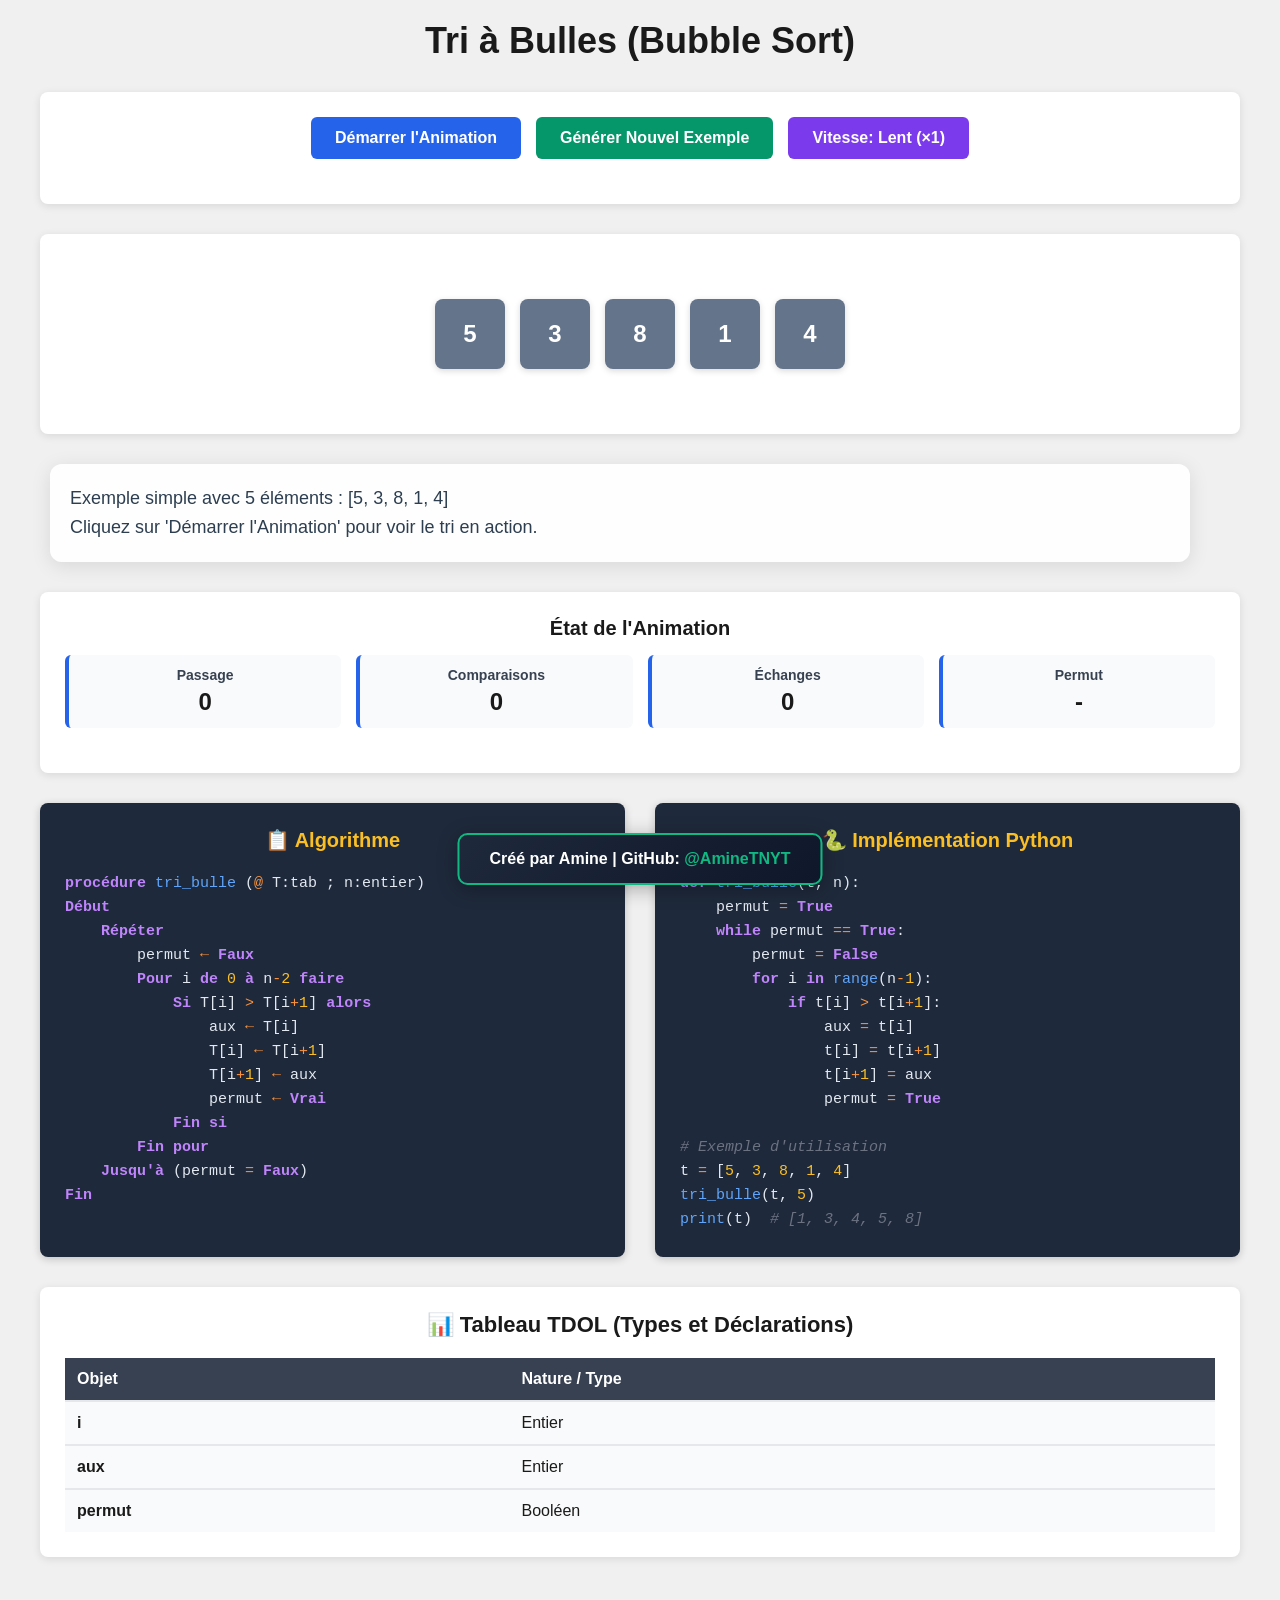
==== Bubble sort/tri bulle.html @ 259d3425 "Rename tri bulle (5).html to tri bulle.html" ====
<!DOCTYPE html>
<html lang="fr">
<head>
<meta charset="UTF-8">
<meta name="viewport" content="width=device-width, initial-scale=1.0">
<title>Tri à Bulles - Animation Éducative</title>
<style>
    * {
        margin: 0;
        padding: 0;
        box-sizing: border-box;
    }

    body {
        font-family: 'Segoe UI', Tahoma, Geneva, Verdana, sans-serif;
        background-color: #f0f0f0;
        color: #222;
        padding: 20px;
        padding-bottom: 100px;
    }

    .container {
        max-width: 1200px;
        margin: 0 auto;
    }

    h1 { 
        text-align: center;
        color: #1a1a1a;
        margin-bottom: 30px;
        font-size: 36px;
    }

    .control-panel {
        background: white;
        padding: 25px;
        border-radius: 8px;
        box-shadow: 0 2px 8px rgba(0,0,0,0.1);
        margin-bottom: 30px;
    }

    .buttons {
        display: flex;
        gap: 15px;
        flex-wrap: wrap;
        justify-content: center;
        margin-bottom: 20px;
    }

    button {
        padding: 12px 24px;
        font-size: 16px;
        font-weight: 600;
        cursor: pointer;
        border: none;
        border-radius: 6px;
        transition: all 0.3s;
        color: white;
    }

    #startBtn {
        background: #2563eb;
    }
    #startBtn:hover:not(:disabled) {
        background: #1d4ed8;
    }

    #generateBtn {
        background: #059669;
    }
    #generateBtn:hover:not(:disabled) {
        background: #047857;
    }

    #speedBtn {
        background: #7c3aed;
    }
    #speedBtn:hover:not(:disabled) {
        background: #6d28d9;
    }

    button:disabled {
        background: #9ca3af;
        cursor: not-allowed;
        opacity: 0.6;
    }

    .array-display {
        background: white;
        padding: 40px 20px;
        border-radius: 8px;
        box-shadow: 0 2px 8px rgba(0,0,0,0.1);
        margin-bottom: 30px;
        min-height: 200px;
        display: flex;
        justify-content: center;
        align-items: center;
        position: relative;
    }

    .array-container {
        display: flex;
        gap: 15px;
        align-items: flex-end;
    }

    .array-element {
        width: 70px;
        height: 70px;
        display: flex;
        align-items: center;
        justify-content: center;
        font-size: 24px;
        font-weight: bold;
        border-radius: 8px;
        transition: all 0.4s ease;
        box-shadow: 0 2px 6px rgba(0,0,0,0.15);
        color: white;
        position: relative;
    }

    .default {
        background: #64748b;
    }

    .comparing {
        background: #f59e0b;
        transform: scale(1.15);
    }

    .swapping {
        background: #ef4444;
        transform: scale(1.2);
        animation: pulse 1s infinite;
    }

    .swapped {
        background: #10b981;
        transform: scale(1.1);
    }

    .sorted {
        background: #10b981;
    }

    @keyframes pulse {
        0% { transform: scale(1.1); }
        50% { transform: scale(1.25); }
        100% { transform: scale(1.1); }
    }

    .arrow {
        position: absolute;
        top: -40px;
        left: 50%;
        transform: translateX(-50%);
        font-size: 32px;
        color: #ef4444;
        animation: bounce 1.5s infinite;
    }

    @keyframes bounce {
        0%, 100% { transform: translateX(-50%) translateY(0); }
        50% { transform: translateX(-50%) translateY(-10px); }
    }

    #steps {
        margin: 30px 10px;
        max-width: 95%;
        font-size: 18px;
        min-height: 80px;
        padding: 20px;
        background: rgba(255,255,255,0.95);
        border-radius: 12px;
        color: #2c3e50;
        box-shadow: 0 4px 20px rgba(0,0,0,0.1);
        line-height: 1.6;
    }

    .status-panel {
        background: white;
        padding: 25px;
        border-radius: 8px;
        box-shadow: 0 2px 8px rgba(0,0,0,0.1);
        margin-bottom: 30px;
    }

    .status-panel h3 {
        color: #1a1a1a;
        margin-bottom: 15px;
        font-size: 20px;
        text-align: center;
    }

    .status-info {
        display: grid;
        grid-template-columns: repeat(auto-fit, minmax(200px, 1fr));
        gap: 15px;
        margin-bottom: 20px;
    }

    .info-item {
        background: #f9fafb;
        padding: 12px;
        border-radius: 6px;
        border-left: 4px solid #2563eb;
        text-align: center;
    }

    .info-label {
        font-weight: 600;
        color: #374151;
        font-size: 14px;
    }

    .info-value {
        font-size: 24px;
        color: #1a1a1a;
        font-weight: bold;
        margin-top: 5px;
    }

    .code-section {
        display: grid;
        grid-template-columns: repeat(auto-fit, minmax(500px, 1fr));
        gap: 30px;
        margin-bottom: 30px;
    }

    .code-block {
        background: #1e293b;
        padding: 25px;
        border-radius: 8px;
        box-shadow: 0 2px 8px rgba(0,0,0,0.2);
    }

    .code-block h3 {
        color: #fbbf24;
        margin-bottom: 20px;
        font-size: 20px;
        text-align: center;
    }

    .code-block pre {
        color: #e2e8f0;
        font-family: 'Courier New', monospace;
        font-size: 15px;
        line-height: 1.6;
        overflow-x: auto;
    }

    /* Syntax highlighting colors */
    .keyword { color: #c084fc; font-weight: bold; }
    .function { color: #60a5fa; }
    .string { color: #34d399; }
    .comment { color: #6b7280; font-style: italic; }
    .number { color: #fbbf24; }
    .variable { color: #f472b6; }
    .operator { color: #fb923c; }

    .tdol-table {
        background: white;
        padding: 25px;
        border-radius: 8px;
        box-shadow: 0 2px 8px rgba(0,0,0,0.1);
        margin-bottom: 30px;
    }

    .tdol-table h3 {
        color: #1a1a1a;
        margin-bottom: 20px;
        text-align: center;
        font-size: 22px;
    }

    table {
        width: 100%;
        border-collapse: collapse;
        margin-top: 10px;
    }

    th, td {
        padding: 12px;
        text-align: left;
        border-bottom: 2px solid #e5e7eb;
    }

    th {
        background: #374151;
        color: white;
        font-weight: 600;
    }

    td {
        background: #f9fafb;
        color: #1a1a1a;
    }

    tr:last-child td {
        border-bottom: none;
    }

    .watermark {
        position: fixed;
        bottom: 15px;
        left: 50%;
        transform: translateX(-50%);
        background: linear-gradient(135deg, #1e293b 0%, #0f172a 100%);
        color: white;
        padding: 15px 30px;
        border-radius: 10px;
        font-size: 16px;
        font-weight: 600;
        z-index: 1000;
        box-shadow: 0 4px 20px rgba(0,0,0,0.3);
        border: 2px solid #10b981;
    }

    .watermark a {
        color: #10b981;
        text-decoration: none;
        font-weight: bold;
        transition: color 0.3s;
    }

    .watermark a:hover {
        color: #34d399;
        text-decoration: underline;
    }

    @media (max-width: 768px) {
        .code-section {
            grid-template-columns: 1fr;
        }
        
        .array-element {
            width: 55px;
            height: 55px;
            font-size: 20px;
        }
        
        h1 {
            font-size: 28px;
        }
        
        .watermark {
            font-size: 14px;
            padding: 12px 20px;
        }
        
        .arrow {
            top: -35px;
            font-size: 28px;
        }
    }
</style>
</head>
<body>

<div class="container">
    <h1>Tri à Bulles (Bubble Sort)</h1>

    <div class="control-panel">
        <div class="buttons">
            <button id="startBtn">Démarrer l'Animation</button>
            <button id="generateBtn">Générer Nouvel Exemple</button>
            <button id="speedBtn">Vitesse: Lent (×1)</button>
        </div>
    </div>

    <div class="array-display">
        <div class="array-container" id="arrayContainer"></div>
    </div>

    <div id="steps">Cliquez sur le bouton pour commencer l'animation.</div>

    <div class="status-panel">
        <h3>État de l'Animation</h3>
        <div class="status-info">
            <div class="info-item">
                <div class="info-label">Passage</div>
                <div class="info-value" id="passNum">0</div>
            </div>
            <div class="info-item">
                <div class="info-label">Comparaisons</div>
                <div class="info-value" id="comparisons">0</div>
            </div>
            <div class="info-item">
                <div class="info-label">Échanges</div>
                <div class="info-value" id="swaps">0</div>
            </div>
            <div class="info-item">
                <div class="info-label">Permut</div>
                <div class="info-value" id="permutStatus">-</div>
            </div>
        </div>
    </div>

    <div class="code-section">
        <div class="code-block">
            <h3>📋 Algorithme</h3>
            <pre><span class="keyword">procédure</span> <span class="function">tri_bulle</span> (<span class="operator">@</span> T:tab ; n:entier)
<span class="keyword">Début</span>
    <span class="keyword">Répéter</span>
        permut <span class="operator">←</span> <span class="keyword">Faux</span>
        <span class="keyword">Pour</span> i <span class="keyword">de</span> <span class="number">0</span> <span class="keyword">à</span> n<span class="operator">-</span><span class="number">2</span> <span class="keyword">faire</span>
            <span class="keyword">Si</span> T[i] <span class="operator">></span> T[i<span class="operator">+</span><span class="number">1</span>] <span class="keyword">alors</span>
                aux <span class="operator">←</span> T[i]
                T[i] <span class="operator">←</span> T[i<span class="operator">+</span><span class="number">1</span>]
                T[i<span class="operator">+</span><span class="number">1</span>] <span class="operator">←</span> aux
                permut <span class="operator">←</span> <span class="keyword">Vrai</span>
            <span class="keyword">Fin si</span>
        <span class="keyword">Fin pour</span>
    <span class="keyword">Jusqu'à</span> (permut <span class="operator">=</span> <span class="keyword">Faux</span>)
<span class="keyword">Fin</span></pre>
        </div>

        <div class="code-block">
            <h3>🐍 Implémentation Python</h3>
            <pre><span class="keyword">def</span> <span class="function">tri_bulle</span>(t, n):
    permut <span class="operator">=</span> <span class="keyword">True</span>
    <span class="keyword">while</span> permut <span class="operator">==</span> <span class="keyword">True</span>:
        permut <span class="operator">=</span> <span class="keyword">False</span>
        <span class="keyword">for</span> i <span class="keyword">in</span> <span class="function">range</span>(n<span class="operator">-</span><span class="number">1</span>):
            <span class="keyword">if</span> t[i] <span class="operator">></span> t[i<span class="operator">+</span><span class="number">1</span>]:
                aux <span class="operator">=</span> t[i]
                t[i] <span class="operator">=</span> t[i<span class="operator">+</span><span class="number">1</span>]
                t[i<span class="operator">+</span><span class="number">1</span>] <span class="operator">=</span> aux
                permut <span class="operator">=</span> <span class="keyword">True</span>

<span class="comment"># Exemple d'utilisation</span>
t <span class="operator">=</span> [<span class="number">5</span>, <span class="number">3</span>, <span class="number">8</span>, <span class="number">1</span>, <span class="number">4</span>]
<span class="function">tri_bulle</span>(t, <span class="number">5</span>)
<span class="function">print</span>(t)  <span class="comment"># [1, 3, 4, 5, 8]</span></pre>
        </div>
    </div>

    <div class="tdol-table">
        <h3>📊 Tableau TDOL (Types et Déclarations)</h3>
        <table>
            <thead>
                <tr>
                    <th>Objet</th>
                    <th>Nature / Type</th>
                </tr>
            </thead>
            <tbody>
                <tr>
                    <td><strong>i</strong></td>
                    <td>Entier</td>
                </tr>
                <tr>
                    <td><strong>aux</strong></td>
                    <td>Entier</td>
                </tr>
                <tr>
                    <td><strong>permut</strong></td>
                    <td>Booléen</td>
                </tr>
            </tbody>
        </table>
    </div>
</div>

<div class="watermark">
    Créé par <strong>Amine</strong> | GitHub: <a href="https://github.com/AmineTNYT" target="_blank">@AmineTNYT</a>
</div>

<script>
const arrayContainer = document.getElementById('arrayContainer');
const startBtn = document.getElementById('startBtn');
const generateBtn = document.getElementById('generateBtn');
const speedBtn = document.getElementById('speedBtn');
const stepsDiv = document.getElementById('steps');
const passNum = document.getElementById('passNum');
const comparisons = document.getElementById('comparisons');
const swaps = document.getElementById('swaps');
const permutStatus = document.getElementById('permutStatus');

let arr = [];
let isAnimating = false;
let currentExample = 'simple';

// Speed settings
let speedLevel = 1;
let baseDelay = 1000;

speedBtn.onclick = () => {
    if (speedLevel === 1) {
        speedLevel = 2; baseDelay = 500; speedBtn.textContent = "Vitesse: Normal (×2)";
    } else if (speedLevel === 2) {
        speedLevel = 4; baseDelay = 250; speedBtn.textContent = "Vitesse: Rapide (×4)";
    } else {
        speedLevel = 1; baseDelay = 1000; speedBtn.textContent = "Vitesse: Lent (×1)";
    }
};

function sleep(ms) {
    return new Promise(resolve => setTimeout(resolve, ms / speedLevel));
}

function initializeSimpleExample() {
    arr = [5, 3, 8, 1, 4];
    currentExample = 'simple';
    renderArray();
    resetStats();
    stepsDiv.innerHTML = "Exemple simple avec 5 éléments : [5, 3, 8, 1, 4]<br>Cliquez sur 'Démarrer l'Animation' pour voir le tri en action.";
}

function generateRandomArray() {
    const length = 10;
    arr = Array.from({length}, () => Math.floor(Math.random() * 90) + 10);
    currentExample = 'random';
    renderArray();
    resetStats();
    stepsDiv.innerHTML = `Nouvel exemple avec ${length} éléments : [${arr.join(', ')}]<br>Cliquez sur 'Démarrer l'Animation' pour voir le tri.`;
}

function renderArray() {
    arrayContainer.innerHTML = '';
    arr.forEach((val, i) => {
        const div = document.createElement('div');
        div.className = 'array-element default';
        div.id = `elem${i}`;
        div.textContent = val;
        arrayContainer.appendChild(div);
    });
}

function resetStats() {
    passNum.textContent = '0';
    comparisons.textContent = '0';
    swaps.textContent = '0';
    permutStatus.textContent = '-';
    permutStatus.style.color = '#1a1a1a';
}

function updateElement(index, className) {
    const elem = document.getElementById(`elem${index}`);
    elem.className = `array-element ${className}`;
}

async function bubbleSortAnimation() {
    if (isAnimating) return;
    
    isAnimating = true;
    startBtn.disabled = true;
    generateBtn.disabled = true;
    startBtn.textContent = 'Animation en cours...';

    const n = arr.length;
    let totalComparisons = 0;
    let totalSwaps = 0;
    let pass = 0;

    stepsDiv.innerHTML = "<strong>Tableau initial non trié</strong>";
    await sleep(3000);

    let swapped;
    do {
        pass++;
        swapped = false;
        passNum.textContent = pass;
        permutStatus.textContent = 'Faux';
        permutStatus.style.color = '#ef4444';

        stepsDiv.innerHTML = `<strong>Passage ${pass}</strong> : Initialisation permut = Faux<br>Début du parcours du tableau`;
        await sleep(3000);

        for (let i = 0; i < n - 1; i++) {
            totalComparisons++;
            comparisons.textContent = totalComparisons;

            // Highlight comparing elements
            updateElement(i, 'comparing');
            updateElement(i + 1, 'comparing');
            
            // Add arrow to current element being examined
            const arrow = document.createElement('div');
            arrow.className = 'arrow';
            arrow.textContent = '↓';
            document.getElementById(`elem${i}`).appendChild(arrow);

            stepsDiv.innerHTML = `<strong>Passage ${pass}</strong> : Comparaison des éléments à la position ${i} et ${i+1}<br>${arr[i]} > ${arr[i+1]} ?`;
            await sleep(3000);

            if (arr[i] > arr[i + 1]) {
                // Need to swap
                document.getElementById(`elem${i}`).removeChild(arrow);
                updateElement(i, 'swapping');
                updateElement(i + 1, 'swapping');
                
                stepsDiv.innerHTML = `<strong>Passage ${pass}</strong> : Échange nécessaire !<br>${arr[i]} > ${arr[i+1]} → Échange requis<br><br>aux ← t[${i}] (${arr[i]})<br>t[${i}] ← t[${i+1}] (${arr[i+1]})<br>t[${i+1}] ← aux<br>permut ← Vrai`;
                await sleep(4000);

                // Perform swap
                [arr[i], arr[i + 1]] = [arr[i + 1], arr[i]];
                document.getElementById(`elem${i}`).textContent = arr[i];
                document.getElementById(`elem${i + 1}`).textContent = arr[i + 1];
                
                // Mark as swapped (green)
                updateElement(i, 'swapped');
                updateElement(i + 1, 'swapped');
                
                totalSwaps++;
                swaps.textContent = totalSwaps;
                swapped = true;
                permutStatus.textContent = 'Vrai';
                permutStatus.style.color = '#10b981';

                await sleep(2000);
                
                // Reset swapped elements to default
                updateElement(i, 'default');
                updateElement(i + 1, 'default');
            } else {
                // No swap needed
                document.getElementById(`elem${i}`).removeChild(arrow);
                stepsDiv.innerHTML += `<br>→ Non, pas d'échange nécessaire`;
                await sleep(1600);
            }

            // Reset to default
            updateElement(i, 'default');
            updateElement(i + 1, 'default');
            
            if (i === n - 2 && !swapped) {
                // Last comparison, no swap happened
                stepsDiv.innerHTML += `<br><br>Aucun échange pendant ce passage → Le tableau est trié !`;
            }
        }

        // Mark elements that are in their final position
        if (!swapped) {
            for (let i = 0; i < n; i++) {
                updateElement(i, 'sorted');
            }
        } else {
            // The last element of this pass is in correct position
            updateElement(n - pass, 'sorted');
        }

        await sleep(2000);
    } while (swapped);

    // Mark all as sorted at the end
    for (let i = 0; i < n; i++) {
        updateElement(i, 'sorted');
        await sleep(400);
    }

    stepsDiv.innerHTML = `<strong>Tri terminé !</strong> Le tableau est complètement trié.<br><br>Résumé : ${pass} passages, ${totalComparisons} comparaisons, ${totalSwaps} échanges`;

    isAnimating = false;
    startBtn.disabled = false;
    generateBtn.disabled = false;
    startBtn.textContent = 'Démarrer l\'Animation';
}

generateBtn.onclick = generateRandomArray;
startBtn.onclick = bubbleSortAnimation;

// Initialize with simple example
initializeSimpleExample();
</script>

</body>
</html>
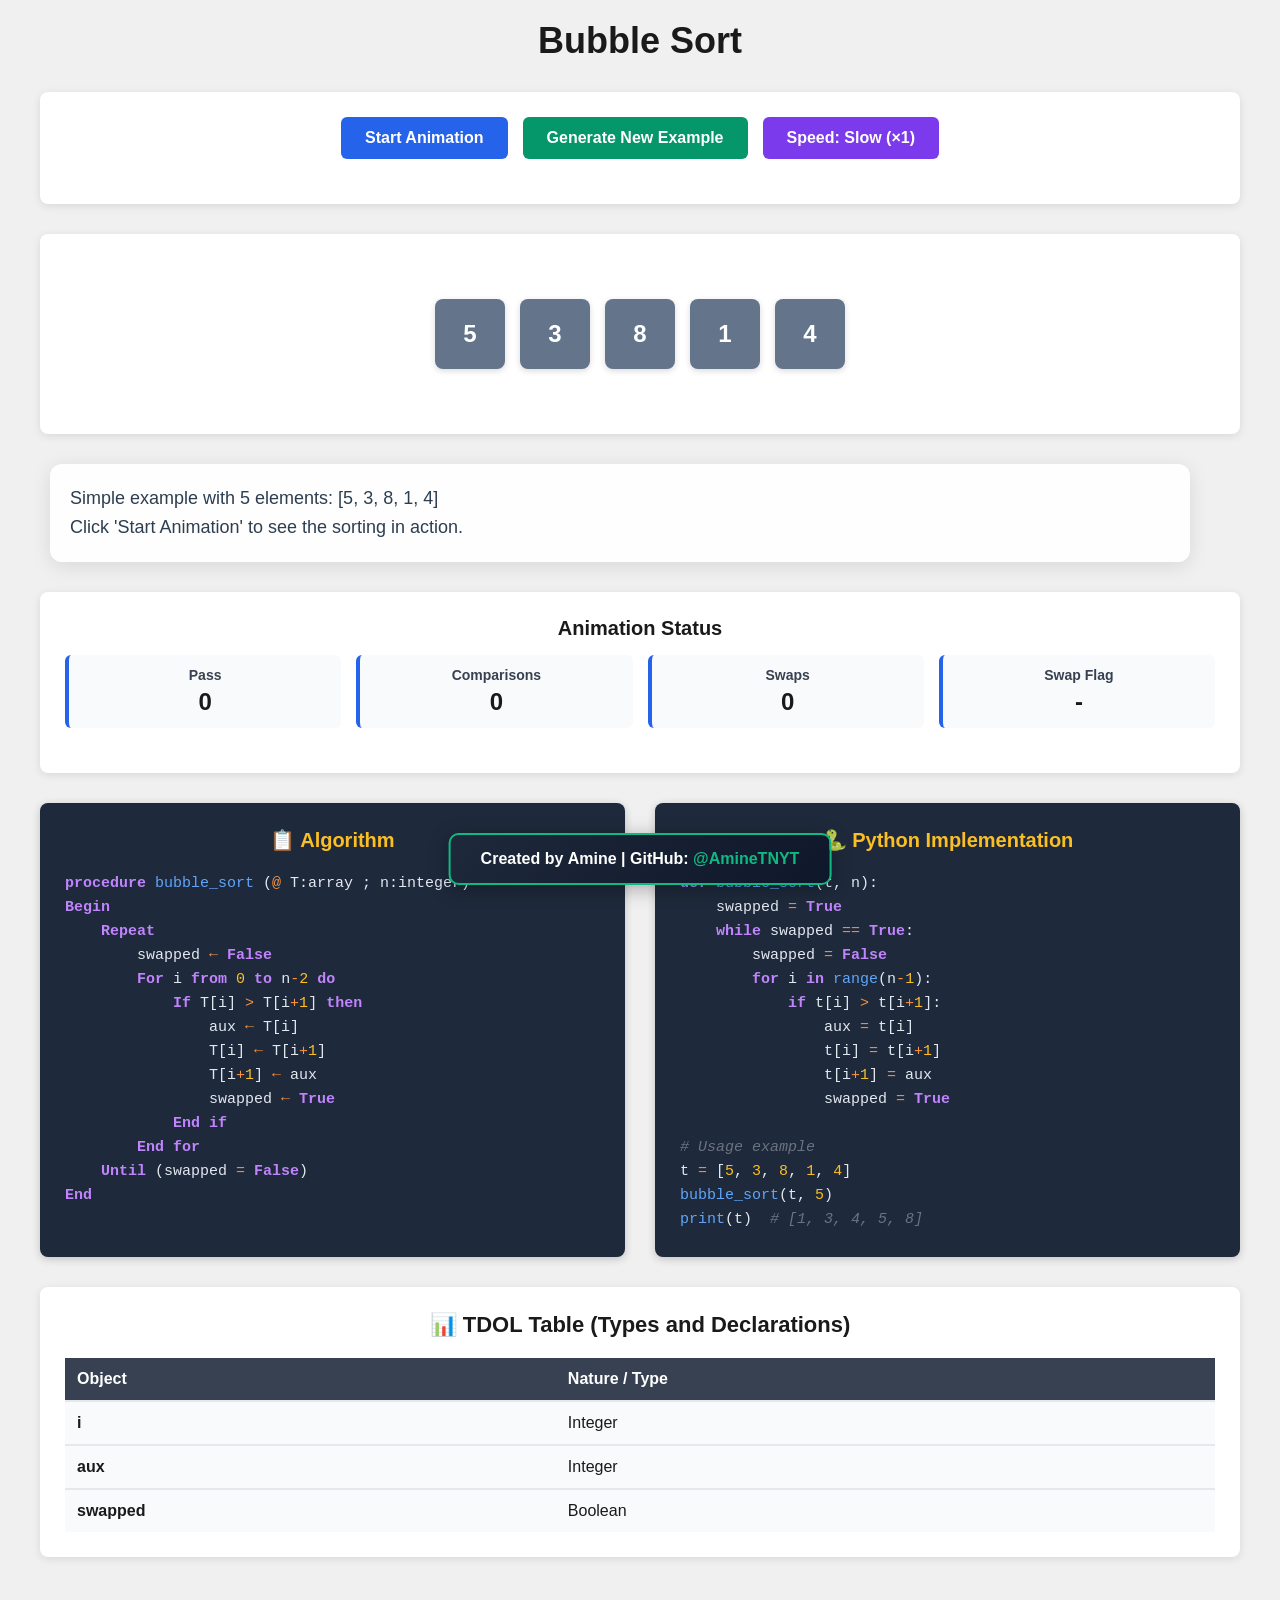
==== commit 95e5e710: "Translate French content to English in tri bulle.html" ====
--- a/Bubble sort/tri bulle.html
+++ b/Bubble sort/tri bulle.html
@@ -1,9 +1,9 @@
 <!DOCTYPE html>
-<html lang="fr">
+<html lang="en">
 <head>
 <meta charset="UTF-8">
 <meta name="viewport" content="width=device-width, initial-scale=1.0">
-<title>Tri à Bulles - Animation Éducative</title>
+<title>Bubble Sort - Educational Animation</title>
 <style>
     * {
         margin: 0;
@@ -24,7 +24,7 @@
         margin: 0 auto;
     }
 
-    h1 { 
+    h1 {
         text-align: center;
         color: #1a1a1a;
         margin-bottom: 30px;
@@ -358,13 +358,13 @@
 <body>
 
 <div class="container">
-    <h1>Tri à Bulles (Bubble Sort)</h1>
+    <h1>Bubble Sort</h1>
 
     <div class="control-panel">
         <div class="buttons">
-            <button id="startBtn">Démarrer l'Animation</button>
-            <button id="generateBtn">Générer Nouvel Exemple</button>
-            <button id="speedBtn">Vitesse: Lent (×1)</button>
+            <button id="startBtn">Start Animation</button>
+            <button id="generateBtn">Generate New Example</button>
+            <button id="speedBtn">Speed: Slow (×1)</button>
         </div>
     </div>
 
@@ -372,25 +372,25 @@
         <div class="array-container" id="arrayContainer"></div>
     </div>
 
-    <div id="steps">Cliquez sur le bouton pour commencer l'animation.</div>
+    <div id="steps">Click the button to start the animation.</div>
 
     <div class="status-panel">
-        <h3>État de l'Animation</h3>
+        <h3>Animation Status</h3>
         <div class="status-info">
             <div class="info-item">
-                <div class="info-label">Passage</div>
+                <div class="info-label">Pass</div>
                 <div class="info-value" id="passNum">0</div>
             </div>
             <div class="info-item">
-                <div class="info-label">Comparaisons</div>
+                <div class="info-label">Comparisons</div>
                 <div class="info-value" id="comparisons">0</div>
             </div>
             <div class="info-item">
-                <div class="info-label">Échanges</div>
+                <div class="info-label">Swaps</div>
                 <div class="info-value" id="swaps">0</div>
             </div>
             <div class="info-item">
-                <div class="info-label">Permut</div>
+                <div class="info-label">Swap Flag</div>
                 <div class="info-value" id="permutStatus">-</div>
             </div>
         </div>
@@ -398,64 +398,64 @@
 
     <div class="code-section">
         <div class="code-block">
-            <h3>📋 Algorithme</h3>
-            <pre><span class="keyword">procédure</span> <span class="function">tri_bulle</span> (<span class="operator">@</span> T:tab ; n:entier)
-<span class="keyword">Début</span>
-    <span class="keyword">Répéter</span>
-        permut <span class="operator">←</span> <span class="keyword">Faux</span>
-        <span class="keyword">Pour</span> i <span class="keyword">de</span> <span class="number">0</span> <span class="keyword">à</span> n<span class="operator">-</span><span class="number">2</span> <span class="keyword">faire</span>
-            <span class="keyword">Si</span> T[i] <span class="operator">></span> T[i<span class="operator">+</span><span class="number">1</span>] <span class="keyword">alors</span>
+            <h3>📋 Algorithm</h3>
+            <pre><span class="keyword">procedure</span> <span class="function">bubble_sort</span> (<span class="operator">@</span> T:array ; n:integer)
+<span class="keyword">Begin</span>
+    <span class="keyword">Repeat</span>
+        swapped <span class="operator">←</span> <span class="keyword">False</span>
+        <span class="keyword">For</span> i <span class="keyword">from</span> <span class="number">0</span> <span class="keyword">to</span> n<span class="operator">-</span><span class="number">2</span> <span class="keyword">do</span>
+            <span class="keyword">If</span> T[i] <span class="operator">></span> T[i<span class="operator">+</span><span class="number">1</span>] <span class="keyword">then</span>
                 aux <span class="operator">←</span> T[i]
                 T[i] <span class="operator">←</span> T[i<span class="operator">+</span><span class="number">1</span>]
                 T[i<span class="operator">+</span><span class="number">1</span>] <span class="operator">←</span> aux
-                permut <span class="operator">←</span> <span class="keyword">Vrai</span>
-            <span class="keyword">Fin si</span>
-        <span class="keyword">Fin pour</span>
-    <span class="keyword">Jusqu'à</span> (permut <span class="operator">=</span> <span class="keyword">Faux</span>)
-<span class="keyword">Fin</span></pre>
+                swapped <span class="operator">←</span> <span class="keyword">True</span>
+            <span class="keyword">End if</span>
+        <span class="keyword">End for</span>
+    <span class="keyword">Until</span> (swapped <span class="operator">=</span> <span class="keyword">False</span>)
+<span class="keyword">End</span></pre>
         </div>
 
         <div class="code-block">
-            <h3>🐍 Implémentation Python</h3>
-            <pre><span class="keyword">def</span> <span class="function">tri_bulle</span>(t, n):
-    permut <span class="operator">=</span> <span class="keyword">True</span>
-    <span class="keyword">while</span> permut <span class="operator">==</span> <span class="keyword">True</span>:
-        permut <span class="operator">=</span> <span class="keyword">False</span>
+            <h3>🐍 Python Implementation</h3>
+            <pre><span class="keyword">def</span> <span class="function">bubble_sort</span>(t, n):
+    swapped <span class="operator">=</span> <span class="keyword">True</span>
+    <span class="keyword">while</span> swapped <span class="operator">==</span> <span class="keyword">True</span>:
+        swapped <span class="operator">=</span> <span class="keyword">False</span>
         <span class="keyword">for</span> i <span class="keyword">in</span> <span class="function">range</span>(n<span class="operator">-</span><span class="number">1</span>):
             <span class="keyword">if</span> t[i] <span class="operator">></span> t[i<span class="operator">+</span><span class="number">1</span>]:
                 aux <span class="operator">=</span> t[i]
                 t[i] <span class="operator">=</span> t[i<span class="operator">+</span><span class="number">1</span>]
                 t[i<span class="operator">+</span><span class="number">1</span>] <span class="operator">=</span> aux
-                permut <span class="operator">=</span> <span class="keyword">True</span>
-
-<span class="comment"># Exemple d'utilisation</span>
+                swapped <span class="operator">=</span> <span class="keyword">True</span>
+
+<span class="comment"># Usage example</span>
 t <span class="operator">=</span> [<span class="number">5</span>, <span class="number">3</span>, <span class="number">8</span>, <span class="number">1</span>, <span class="number">4</span>]
-<span class="function">tri_bulle</span>(t, <span class="number">5</span>)
+<span class="function">bubble_sort</span>(t, <span class="number">5</span>)
 <span class="function">print</span>(t)  <span class="comment"># [1, 3, 4, 5, 8]</span></pre>
         </div>
     </div>
 
     <div class="tdol-table">
-        <h3>📊 Tableau TDOL (Types et Déclarations)</h3>
+        <h3>📊 TDOL Table (Types and Declarations)</h3>
         <table>
             <thead>
                 <tr>
-                    <th>Objet</th>
+                    <th>Object</th>
                     <th>Nature / Type</th>
                 </tr>
             </thead>
             <tbody>
                 <tr>
                     <td><strong>i</strong></td>
-                    <td>Entier</td>
+                    <td>Integer</td>
                 </tr>
                 <tr>
                     <td><strong>aux</strong></td>
-                    <td>Entier</td>
+                    <td>Integer</td>
                 </tr>
                 <tr>
-                    <td><strong>permut</strong></td>
-                    <td>Booléen</td>
+                    <td><strong>swapped</strong></td>
+                    <td>Boolean</td>
                 </tr>
             </tbody>
         </table>
@@ -463,7 +463,7 @@
 </div>
 
 <div class="watermark">
-    Créé par <strong>Amine</strong> | GitHub: <a href="https://github.com/AmineTNYT" target="_blank">@AmineTNYT</a>
+    Created by <strong>Amine</strong> | GitHub: <a href="https://github.com/AmineTNYT" target="_blank">@AmineTNYT</a>
 </div>
 
 <script>
@@ -487,11 +487,11 @@
 
 speedBtn.onclick = () => {
     if (speedLevel === 1) {
-        speedLevel = 2; baseDelay = 500; speedBtn.textContent = "Vitesse: Normal (×2)";
+        speedLevel = 2; baseDelay = 500; speedBtn.textContent = "Speed: Normal (×2)";
     } else if (speedLevel === 2) {
-        speedLevel = 4; baseDelay = 250; speedBtn.textContent = "Vitesse: Rapide (×4)";
+        speedLevel = 4; baseDelay = 250; speedBtn.textContent = "Speed: Fast (×4)";
     } else {
-        speedLevel = 1; baseDelay = 1000; speedBtn.textContent = "Vitesse: Lent (×1)";
+        speedLevel = 1; baseDelay = 1000; speedBtn.textContent = "Speed: Slow (×1)";
     }
 };
 
@@ -504,7 +504,7 @@
     currentExample = 'simple';
     renderArray();
     resetStats();
-    stepsDiv.innerHTML = "Exemple simple avec 5 éléments : [5, 3, 8, 1, 4]<br>Cliquez sur 'Démarrer l'Animation' pour voir le tri en action.";
+    stepsDiv.innerHTML = "Simple example with 5 elements: [5, 3, 8, 1, 4]<br>Click 'Start Animation' to see the sorting in action.";
 }
 
 function generateRandomArray() {
@@ -513,7 +513,7 @@
     currentExample = 'random';
     renderArray();
     resetStats();
-    stepsDiv.innerHTML = `Nouvel exemple avec ${length} éléments : [${arr.join(', ')}]<br>Cliquez sur 'Démarrer l'Animation' pour voir le tri.`;
+    stepsDiv.innerHTML = `New example with ${length} elements: [${arr.join(', ')}]<br>Click 'Start Animation' to see the sort.`;
 }
 
 function renderArray() {
@@ -546,14 +546,14 @@
     isAnimating = true;
     startBtn.disabled = true;
     generateBtn.disabled = true;
-    startBtn.textContent = 'Animation en cours...';
+    startBtn.textContent = 'Animation in progress...';
 
     const n = arr.length;
     let totalComparisons = 0;
     let totalSwaps = 0;
     let pass = 0;
 
-    stepsDiv.innerHTML = "<strong>Tableau initial non trié</strong>";
+    stepsDiv.innerHTML = "<strong>Initial unsorted array</strong>";
     await sleep(3000);
 
     let swapped;
@@ -561,10 +561,10 @@
         pass++;
         swapped = false;
         passNum.textContent = pass;
-        permutStatus.textContent = 'Faux';
+        permutStatus.textContent = 'False';
         permutStatus.style.color = '#ef4444';
 
-        stepsDiv.innerHTML = `<strong>Passage ${pass}</strong> : Initialisation permut = Faux<br>Début du parcours du tableau`;
+        stepsDiv.innerHTML = `<strong>Pass ${pass}</strong>: Initialize swapped = False<br>Start traversing the array`;
         await sleep(3000);
 
         for (let i = 0; i < n - 1; i++) {
@@ -581,7 +581,7 @@
             arrow.textContent = '↓';
             document.getElementById(`elem${i}`).appendChild(arrow);
 
-            stepsDiv.innerHTML = `<strong>Passage ${pass}</strong> : Comparaison des éléments à la position ${i} et ${i+1}<br>${arr[i]} > ${arr[i+1]} ?`;
+            stepsDiv.innerHTML = `<strong>Pass ${pass}</strong>: Comparing elements at position ${i} and ${i+1}<br>${arr[i]} > ${arr[i+1]} ?`;
             await sleep(3000);
 
             if (arr[i] > arr[i + 1]) {
@@ -590,7 +590,7 @@
                 updateElement(i, 'swapping');
                 updateElement(i + 1, 'swapping');
                 
-                stepsDiv.innerHTML = `<strong>Passage ${pass}</strong> : Échange nécessaire !<br>${arr[i]} > ${arr[i+1]} → Échange requis<br><br>aux ← t[${i}] (${arr[i]})<br>t[${i}] ← t[${i+1}] (${arr[i+1]})<br>t[${i+1}] ← aux<br>permut ← Vrai`;
+                stepsDiv.innerHTML = `<strong>Pass ${pass}</strong>: Swap needed!<br>${arr[i]} > ${arr[i+1]} → Swap required<br><br>aux ← t[${i}] (${arr[i]})<br>t[${i}] ← t[${i+1}] (${arr[i+1]})<br>t[${i+1}] ← aux<br>swapped ← True`;
                 await sleep(4000);
 
                 // Perform swap
@@ -605,7 +605,7 @@
                 totalSwaps++;
                 swaps.textContent = totalSwaps;
                 swapped = true;
-                permutStatus.textContent = 'Vrai';
+                permutStatus.textContent = 'True';
                 permutStatus.style.color = '#10b981';
 
                 await sleep(2000);
@@ -616,7 +616,7 @@
             } else {
                 // No swap needed
                 document.getElementById(`elem${i}`).removeChild(arrow);
-                stepsDiv.innerHTML += `<br>→ Non, pas d'échange nécessaire`;
+                stepsDiv.innerHTML += `<br>→ No, no swap needed`;
                 await sleep(1600);
             }
 
@@ -626,7 +626,7 @@
             
             if (i === n - 2 && !swapped) {
                 // Last comparison, no swap happened
-                stepsDiv.innerHTML += `<br><br>Aucun échange pendant ce passage → Le tableau est trié !`;
+                stepsDiv.innerHTML += `<br><br>No swaps during this pass → The array is sorted!`;
             }
         }
 
@@ -649,12 +649,12 @@
         await sleep(400);
     }
 
-    stepsDiv.innerHTML = `<strong>Tri terminé !</strong> Le tableau est complètement trié.<br><br>Résumé : ${pass} passages, ${totalComparisons} comparaisons, ${totalSwaps} échanges`;
+    stepsDiv.innerHTML = `<strong>Sorting complete!</strong> The array is fully sorted.<br><br>Summary: ${pass} passes, ${totalComparisons} comparisons, ${totalSwaps} swaps`;
 
     isAnimating = false;
     startBtn.disabled = false;
     generateBtn.disabled = false;
-    startBtn.textContent = 'Démarrer l\'Animation';
+    startBtn.textContent = 'Start Animation';
 }
 
 generateBtn.onclick = generateRandomArray;
